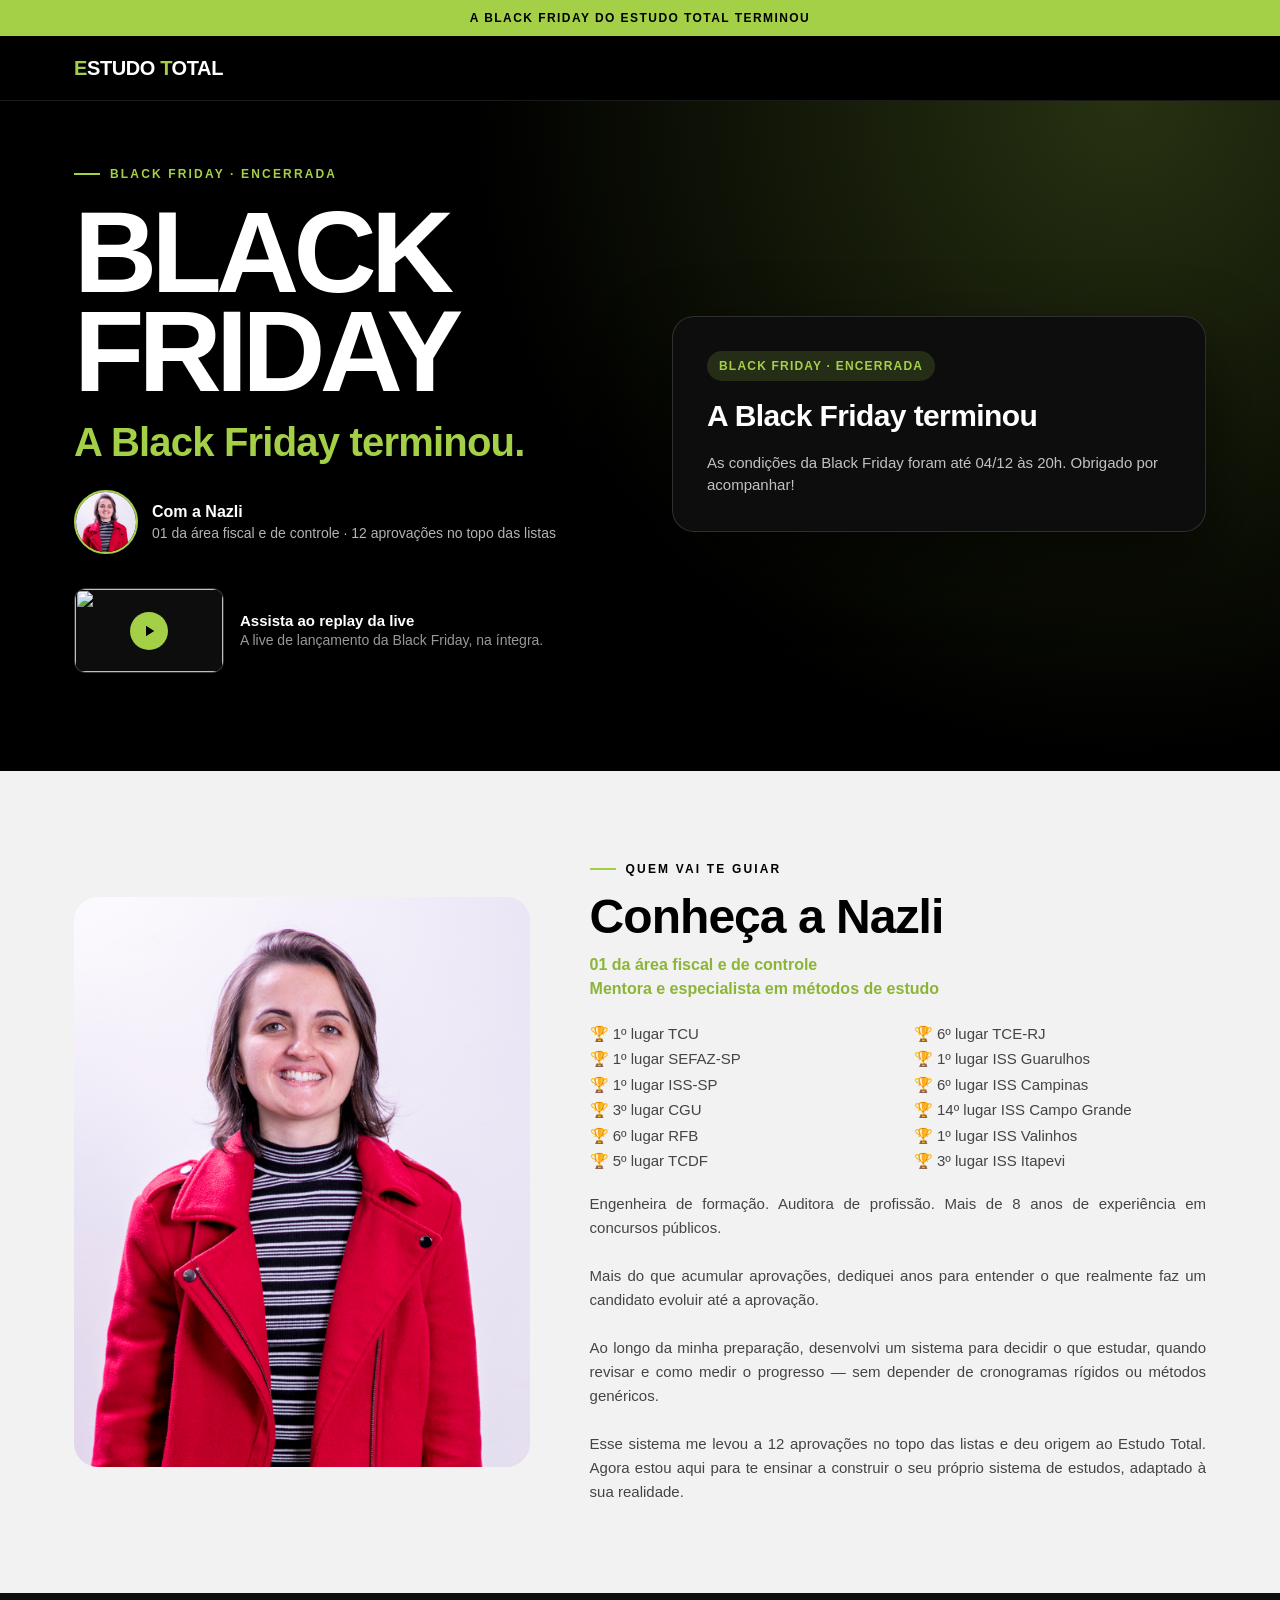
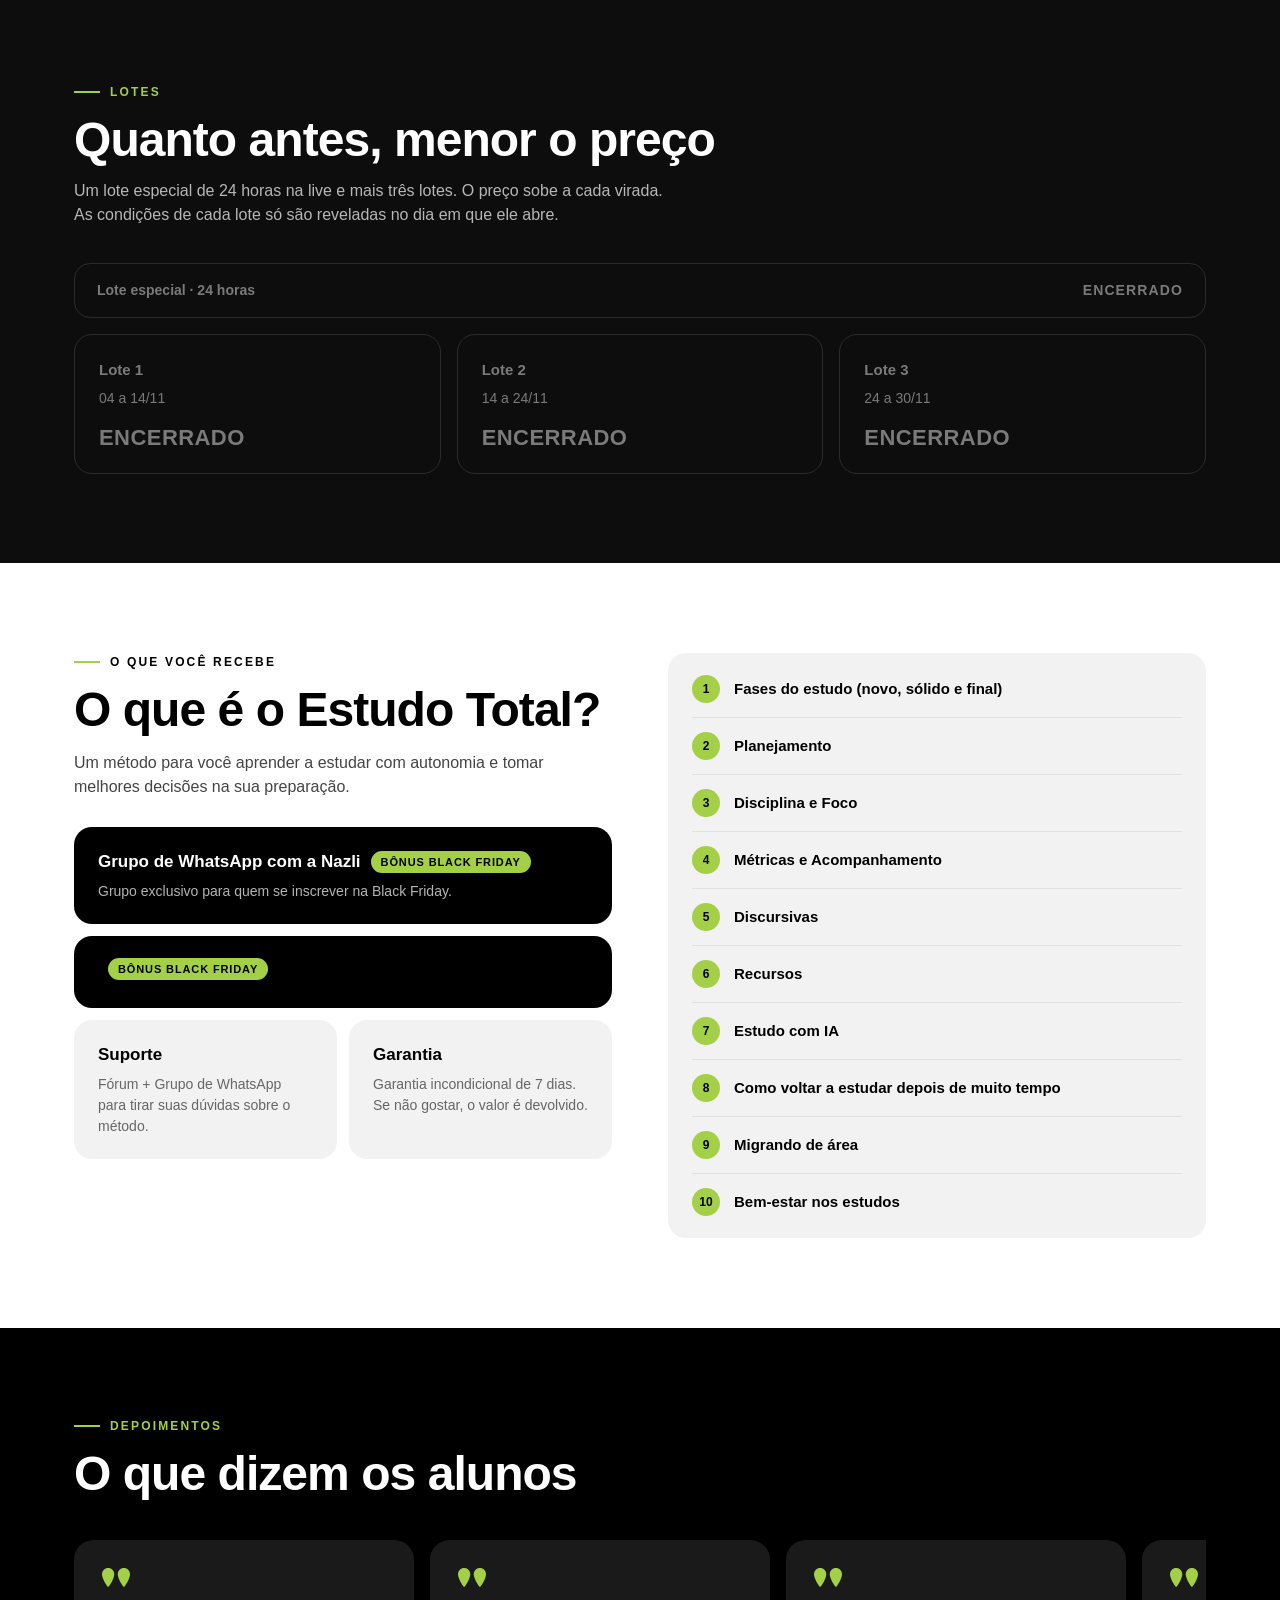
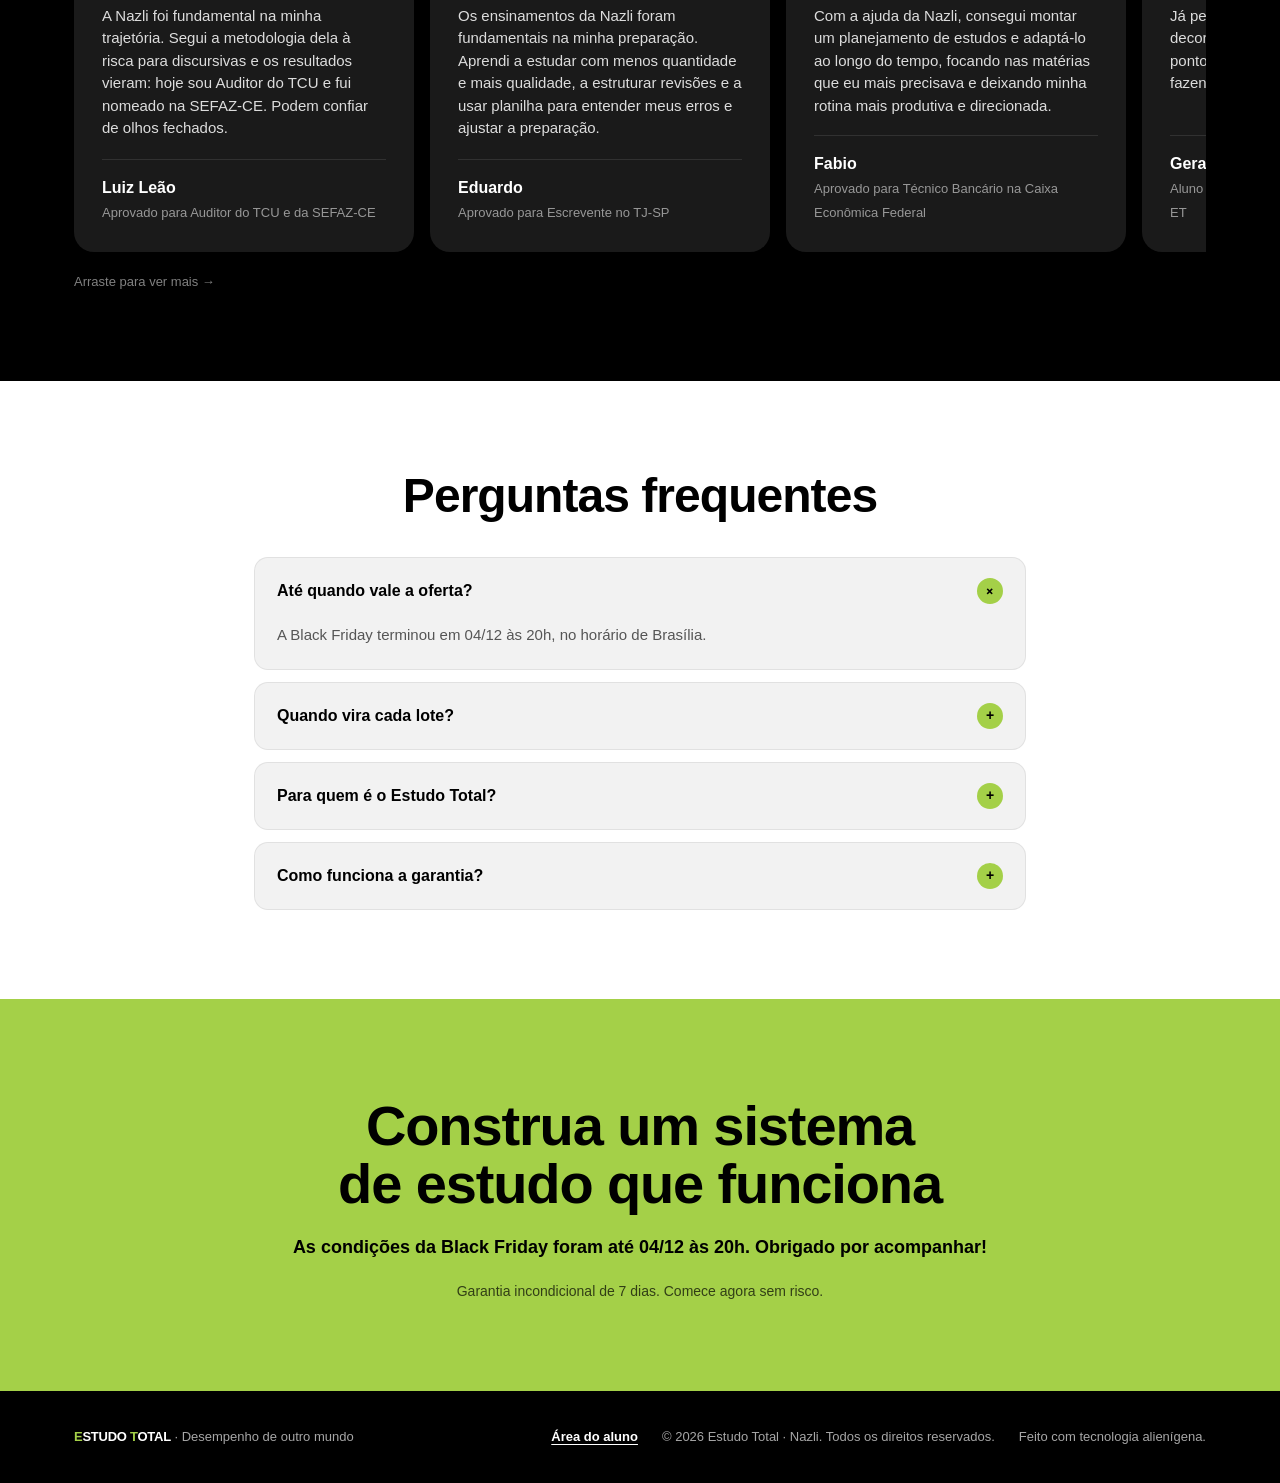
==== index.html @ a424ba75 "Black Friday: especial abre às 19h, seção da Nazli igual ao site, destaque no valor mensal e ajustes" ====
<!DOCTYPE html>
<html lang="pt-BR">
<head>
<meta http-equiv="Content-Security-Policy" content="default-src 'self'; script-src 'self' https://connect.facebook.net; style-src 'self' 'unsafe-inline' https://fonts.googleapis.com; font-src https://fonts.gstatic.com; img-src 'self' data: https://i.ytimg.com https://www.facebook.com; frame-src https://www.youtube.com; connect-src 'self' https://www.facebook.com; base-uri 'self'; form-action 'self'; object-src 'none'">
<!-- Meta Pixel Code -->
<script src="fbpixel.js"></script>
<noscript><img height="1" width="1" style="display:none"
src="https://www.facebook.com/tr?id=1943797192974506&ev=PageView&noscript=1"
/></noscript>
<!-- End Meta Pixel Code -->
<meta charset="UTF-8">
<meta name="viewport" content="width=device-width, initial-scale=1.0">
<title>Black Friday · Estudo Total</title>
<meta name="description" content="Black Friday do Estudo Total, o método de estudo da Nazli para concursos públicos.">
<link rel="icon" type="image/png" href="assets/images/estudototal_favicon.png">
<link rel="canonical" href="https://et.nazlisetton.com.br/">

<meta property="og:type" content="website">
<meta property="og:url" content="https://et.nazlisetton.com.br/">
<meta property="og:site_name" content="Estudo Total">
<meta property="og:title" content="Black Friday · Estudo Total">
<meta property="og:description" content="Black Friday do Estudo Total, o método de estudo da Nazli para concursos públicos.">
<meta property="og:image" content="https://et.nazlisetton.com.br/assets/images/estudototal_landscape.png">
<meta property="og:locale" content="pt_BR">

<meta name="referrer" content="strict-origin-when-cross-origin">

<link rel="preconnect" href="https://fonts.googleapis.com">
<link rel="preconnect" href="https://fonts.gstatic.com" crossorigin>
<link href="https://fonts.googleapis.com/css2?family=Montserrat:wght@400;500;600;700;800;900&display=swap" rel="stylesheet">

<link rel="stylesheet" href="styles.css?v=bf26d">
</head>
<body>

<!-- ===================== TOPO FIXO ===================== -->
<div class="top">
  <div class="strip">
    <span data-bf="stripLabel">Black Friday do Estudo Total</span>
    <span class="strip-cd" data-if="contando" data-cd-txt hidden>00d 00h 00m 00s</span>
  </div>
  <header class="hdr">
    <div class="wrap hdr-in">
      <span class="logo"><span class="g">E</span>studo <span class="g">T</span>otal</span>
      <a class="hdr-cta" data-if="temCta" data-cta data-bf="headerCta" target="_blank" rel="noopener" hidden></a>
    </div>
  </header>
</div>

<!-- ===================== HERO ===================== -->
<section class="hero">
  <div class="wrap hero-in">
    <div class="hero-col">
      <div class="eyebrow eyebrow-green" data-bf="eyebrow"></div>
      <h1 class="hero-h1">Black<br>Friday</h1>

      <div class="hero-off" data-if="vendendo" hidden>
        <span class="hero-pct" data-bf="pctTxt"></span>
        <span class="hero-off-txt">no Estudo Total, o método por trás de 12 aprovações no topo das listas.</span>
      </div>
      <div class="hero-reveal" data-if="!vendendo" data-bf="heroReveal" hidden></div>

      <div class="hero-nazli">
        <img src="assets/images/nazli.jpg" alt="Nazli" class="hero-avatar">
        <div>
          <b>Com a Nazli</b>
          <span>01 da área fiscal e de controle · 12 aprovações no topo das listas</span>
        </div>
      </div>

      <button type="button" class="video-row" id="videoRow">
        <span class="video-thumb">
          <img alt="" id="videoThumb">
          <span class="play"><svg viewBox="0 0 24 24" width="18" height="18" fill="currentColor" aria-hidden="true"><path d="M8 5v14l11-7z"/></svg></span>
        </span>
        <span class="video-txt">
          <b data-bf="videoTitulo"></b>
          <span data-bf="videoSub"></span>
        </span>
      </button>
    </div>

    <!-- cartão de oferta -->
    <div class="offer" id="oferta">
      <!-- oferta aberta -->
      <div class="offer-body" data-if="vendendo" hidden>
        <div class="offer-head">
          <span class="tag" data-bf="loteTag"></span>
          <span class="offer-per" data-bf="lotePer"></span>
        </div>
        <div>
          <div class="offer-from">De <s>R$ <span data-bf="precoCheio"></span></s> por</div>
          <div class="offer-price-row">
            <span class="offer-price" data-bf="precoTxt"></span>
            <span class="pill-green" data-bf="pctTxt"></span>
          </div>
          <div class="offer-parc" data-bf="parcTxt"></div>
          <div class="offer-month">
            <b data-bf="mesTxt"></b>
            <span class="month-sub"><span class="pill-green pill-xs" data-bf="mesPct"></span> <span data-bf="mesSub"></span></span>
          </div>
        </div>
        <div class="checks">
          <div><span class="ck">✓</span><span><b data-bf="acessoTotal"></b> <span data-bf="acessoDet"></span></span></div>
          <div><span class="ck">✓</span><span>Todos os módulos do método e o fórum de dúvidas</span></div>
          <div><span class="ck">✓</span><span><b>Grupo de WhatsApp com a Nazli</b> (bônus Black Friday)</span></div>
          <div><span class="ck">✓</span><span>Garantia incondicional de 7 dias</span></div>
        </div>
        <a class="btn-green" data-cta data-bf="ctaOferta" target="_blank" rel="noopener"></a>
      </div>

      <!-- esquenta -->
      <div class="offer-body offer-wait" data-if="espera" hidden>
        <span class="tag tag-self" data-bf="liveTag"></span>
        <div class="offer-title">Entre no grupo da Black</div>
        <p class="offer-p">No grupo do WhatsApp você recebe o link da live e o acesso ao lote especial assim que a oferta for revelada.</p>
        <a class="btn-green" data-cta target="_blank" rel="noopener">Entrar no grupo do WhatsApp →</a>
      </div>

      <!-- lote encerrado, aguardando o deploy do próximo -->
      <div class="offer-body offer-wait" data-if="loteFechado" hidden>
        <span class="tag tag-self" data-bf="fechadoTag"></span>
        <div class="offer-title" data-bf="fechadoTitulo"></div>
        <p class="offer-p" data-bf="fechadoTexto"></p>
        <button type="button" class="btn-green" data-if="aguardando" data-reload hidden>Atualizar página</button>
      </div>

      <div class="offer-cd" data-if="contando" hidden>
        <div class="cd-label" data-bf="cdLabel"></div>
        <div class="cd cd-dark">
          <div><b data-cd="d">00</b><span>dias</span></div>
          <div><b data-cd="h">00</b><span>horas</span></div>
          <div><b data-cd="m">00</b><span>min</span></div>
          <div><b data-cd="s">00</b><span>seg</span></div>
        </div>
      </div>
    </div>
  </div>
</section>

<!-- ===================== CONHEÇA A NAZLI ===================== -->
<section class="sec sec-gray">
  <div class="wrap mentor-grid">
    <div class="portrait"><img src="assets/images/nazli.jpg" alt="Nazli" loading="lazy"></div>
    <div>
      <div class="eyebrow">Quem vai te guiar</div>
      <h2 class="h2">Conheça a Nazli</h2>
      <div class="mentor-sub">01 da área fiscal e de controle<br>Mentora e especialista em métodos de estudo</div>
      <p class="awards">🏆 1º lugar TCU<br>🏆 1º lugar SEFAZ-SP<br>🏆 1º lugar ISS-SP<br>🏆 3º lugar CGU<br>🏆 6º lugar RFB<br>🏆 5º lugar TCDF<br>🏆 6º lugar TCE-RJ<br>🏆 1º lugar ISS Guarulhos<br>🏆 6º lugar ISS Campinas<br>🏆 14º lugar ISS Campo Grande<br>🏆 1º lugar ISS Valinhos<br>🏆 3º lugar ISS Itapevi</p>
      <p class="bio">Engenheira de formação. Auditora de profissão. Mais de 8 anos de experiência em concursos públicos.<br><br>Mais do que acumular aprovações, dediquei anos para entender o que realmente faz um candidato evoluir até a aprovação.<br><br>Ao longo da minha preparação, desenvolvi um sistema para decidir o que estudar, quando revisar e como medir o progresso — sem depender de cronogramas rígidos ou métodos genéricos.<br><br>Esse sistema me levou a 12 aprovações no topo das listas e deu origem ao Estudo Total. Agora estou aqui para te ensinar a construir o seu próprio sistema de estudos, adaptado à sua realidade.</p>
    </div>
  </div>
</section>

<!-- ===================== LOTES ===================== -->
<section class="sec sec-ink">
  <div class="wrap">
    <div class="eyebrow eyebrow-green">Lotes</div>
    <h2 class="h2">Quanto antes, menor o preço</h2>
    <p class="lead">Um lote especial de 24 horas na live e mais três lotes. O preço sobe a cada virada. As condições de cada lote só são reveladas no dia em que ele abre.</p>

    <div class="esp-wrap">
      <!-- especial acontecendo -->
      <div class="esp esp-now" data-if="espAtual" hidden>
        <div>
          <div class="esp-head"><b>Lote especial · 24 horas</b><span class="pill-black">Agora</span></div>
          <div class="esp-price-row"><span class="esp-price" data-bf="precoTxt"></span><span class="pill-black pill-lg" data-bf="pctTxt"></span></div>
          <div class="esp-parc"><span data-bf="parcTxt"></span> · <span data-bf="bonusCurto"></span> · menor valor da Black Friday</div>
        </div>
        <div>
          <div class="esp-cd-label">Termina em</div>
          <div class="cd cd-black">
            <div><b data-cd="d">00</b><span>dias</span></div>
            <div><b data-cd="h">00</b><span>horas</span></div>
            <div><b data-cd="m">00</b><span>min</span></div>
            <div><b data-cd="s">00</b><span>seg</span></div>
          </div>
        </div>
      </div>
      <!-- especial ainda vai abrir -->
      <div class="esp esp-soon" data-if="espFuturo" hidden>
        <div class="lock lock-64"><svg viewBox="0 0 24 24" width="30" height="30" fill="none" stroke="currentColor" stroke-width="2" stroke-linecap="round" stroke-linejoin="round" aria-hidden="true"><rect x="4" y="11" width="16" height="10" rx="2"/><path d="M8 11V7a4 4 0 0 1 8 0v4"/></svg></div>
        <div class="esp-soon-txt">
          <b>Lote especial · 24 horas</b>
          <div class="esp-soon-title">A condição mais baixa da Black Friday</div>
          <div class="esp-soon-sub" data-bf="espAbre"></div>
        </div>
      </div>
      <!-- especial encerrado -->
      <div class="esp-done" data-if="espPassado" hidden><b>Lote especial · 24 horas</b><span>Encerrado</span></div>
    </div>

    <div class="lotes" id="lotes"></div>
  </div>
</section>

<!-- ===================== O QUE VOCÊ RECEBE ===================== -->
<section class="sec sec-white">
  <div class="wrap two-col">
    <div>
      <div class="eyebrow">O que você recebe</div>
      <h2 class="h2">O que é o Estudo Total?</h2>
      <p class="desc">Um método para você aprender a estudar com autonomia e tomar melhores decisões na sua preparação.</p>

      <div class="bonus-list">
        <div class="bonus" data-if="aberta" hidden>
          <div class="bonus-head"><b>Grupo de WhatsApp com a Nazli</b><span class="pill-green pill-sm">Bônus Black Friday</span></div>
          <div class="bonus-txt">Grupo exclusivo para quem se inscrever na Black Friday.</div>
        </div>
        <div class="bonus" data-if="aberta" hidden>
          <div class="bonus-head"><b data-bf="bonusMesesTit"></b><span class="pill-green pill-sm">Bônus Black Friday</span></div>
          <div class="bonus-txt" data-bf="bonusMesesTxt"></div>
        </div>
        <div class="bonus bonus-locked" data-if="espera" hidden>
          <div class="lock lock-44"><svg viewBox="0 0 24 24" width="22" height="22" fill="none" stroke="currentColor" stroke-width="2" stroke-linecap="round" stroke-linejoin="round" aria-hidden="true"><rect x="4" y="11" width="16" height="10" rx="2"/><path d="M8 11V7a4 4 0 0 1 8 0v4"/></svg></div>
          <div><b>Bônus Black Friday</b><div class="bonus-txt" data-bf="bonusRevela"></div></div>
        </div>
        <div class="support">
          <div><b>Suporte</b><div data-bf="suporteTxt">Fórum para tirar suas dúvidas sobre o método.</div></div>
          <div><b>Garantia</b><div>Garantia incondicional de 7 dias. Se não gostar, o valor é devolvido.</div></div>
        </div>
      </div>
    </div>

    <ol class="modules">
      <li><span>1</span><b>Fases do estudo (novo, sólido e final)</b></li>
      <li><span>2</span><b>Planejamento</b></li>
      <li><span>3</span><b>Disciplina e Foco</b></li>
      <li><span>4</span><b>Métricas e Acompanhamento</b></li>
      <li><span>5</span><b>Discursivas</b></li>
      <li><span>6</span><b>Recursos</b></li>
      <li><span>7</span><b>Estudo com IA</b></li>
      <li><span>8</span><b>Como voltar a estudar depois de muito tempo</b></li>
      <li><span>9</span><b>Migrando de área</b></li>
      <li><span>10</span><b>Bem-estar nos estudos</b></li>
    </ol>
  </div>
</section>

<!-- ===================== DEPOIMENTOS ===================== -->
<section class="sec sec-black">
  <div class="wrap">
    <div class="eyebrow eyebrow-green">Depoimentos</div>
    <h2 class="h2">O que dizem os alunos</h2>
    <div class="quotes">
      <figure class="quote">
        <svg viewBox="0 0 32 22" width="28" fill="currentColor" aria-hidden="true"><path d="M7 0C10.87 0 14 3.13 14 7 14 13 7 22 7 22 7 22 0 13 0 7 0 3.13 3.13 0 7 0Z"/><path d="M25 0C28.87 0 32 3.13 32 7 32 13 25 22 25 22 25 22 18 13 18 7 18 3.13 21.13 0 25 0Z"/></svg>
        <blockquote>A Nazli foi fundamental na minha trajetória. Segui a metodologia dela à risca para discursivas e os resultados vieram: hoje sou Auditor do TCU e fui nomeado na SEFAZ-CE. Podem confiar de olhos fechados.</blockquote>
        <figcaption><b>Luiz Leão</b><span>Aprovado para Auditor do TCU e da SEFAZ-CE</span></figcaption>
      </figure>
      <figure class="quote">
        <svg viewBox="0 0 32 22" width="28" fill="currentColor" aria-hidden="true"><path d="M7 0C10.87 0 14 3.13 14 7 14 13 7 22 7 22 7 22 0 13 0 7 0 3.13 3.13 0 7 0Z"/><path d="M25 0C28.87 0 32 3.13 32 7 32 13 25 22 25 22 25 22 18 13 18 7 18 3.13 21.13 0 25 0Z"/></svg>
        <blockquote>Os ensinamentos da Nazli foram fundamentais na minha preparação. Aprendi a estudar com menos quantidade e mais qualidade, a estruturar revisões e a usar planilha para entender meus erros e ajustar a preparação.</blockquote>
        <figcaption><b>Eduardo</b><span>Aprovado para Escrevente no TJ-SP</span></figcaption>
      </figure>
      <figure class="quote">
        <svg viewBox="0 0 32 22" width="28" fill="currentColor" aria-hidden="true"><path d="M7 0C10.87 0 14 3.13 14 7 14 13 7 22 7 22 7 22 0 13 0 7 0 3.13 3.13 0 7 0Z"/><path d="M25 0C28.87 0 32 3.13 32 7 32 13 25 22 25 22 25 22 18 13 18 7 18 3.13 21.13 0 25 0Z"/></svg>
        <blockquote>Com a ajuda da Nazli, consegui montar um planejamento de estudos e adaptá-lo ao longo do tempo, focando nas matérias que eu mais precisava e deixando minha rotina mais produtiva e direcionada.</blockquote>
        <figcaption><b>Fabio</b><span>Aprovado para Técnico Bancário na Caixa Econômica Federal</span></figcaption>
      </figure>
      <figure class="quote">
        <svg viewBox="0 0 32 22" width="28" fill="currentColor" aria-hidden="true"><path d="M7 0C10.87 0 14 3.13 14 7 14 13 7 22 7 22 7 22 0 13 0 7 0 3.13 3.13 0 7 0Z"/><path d="M25 0C28.87 0 32 3.13 32 7 32 13 25 22 25 22 25 22 18 13 18 7 18 3.13 21.13 0 25 0Z"/></svg>
        <blockquote>Já percebi uma melhora significativa em decorrência do ET!! Consegui uns 10 pontos acima da média que vinha fazendo.</blockquote>
        <figcaption><b>Geraldo Rodeiguez</b><span>Aluno da Turma 0, com menos de 2 meses de ET</span></figcaption>
      </figure>
      <figure class="quote">
        <svg viewBox="0 0 32 22" width="28" fill="currentColor" aria-hidden="true"><path d="M7 0C10.87 0 14 3.13 14 7 14 13 7 22 7 22 7 22 0 13 0 7 0 3.13 3.13 0 7 0Z"/><path d="M25 0C28.87 0 32 3.13 32 7 32 13 25 22 25 22 25 22 18 13 18 7 18 3.13 21.13 0 25 0Z"/></svg>
        <blockquote>Esse curso ET está sendo o divisor de águas pra mim. Agora estou estudando com direção e sabendo o passo a passo. Muito obrigado, Nazli.</blockquote>
        <figcaption><b>José Emerson</b><span>Aluno da Turma 0</span></figcaption>
      </figure>
    </div>
    <div class="drag-hint">Arraste para ver mais →</div>
  </div>
</section>

<!-- ===================== FAQ ===================== -->
<section class="sec sec-white">
  <div class="wrap wrap-narrow">
    <h2 class="h2 h2-center">Perguntas frequentes</h2>
    <div class="faq">
      <details open>
        <summary><span data-bf="faq1Q"></span><i>+</i></summary>
        <div data-bf="faq1A"></div>
      </details>
      <details>
        <summary>Quando vira cada lote?<i>+</i></summary>
        <div>O lote especial abre junto com a live, em 03/11 às 19h, e vai até 04/11 às 20h. Depois vêm o Lote 1 (a partir de 04/11), o Lote 2 (a partir de 14/11) e o Lote 3 (a partir de 24/11), sempre às 20h, no horário de Brasília. As condições de cada lote só são reveladas no dia em que ele abre, e o preço sobe a cada virada.</div>
      </details>
      <details>
        <summary>Para quem é o Estudo Total?<i>+</i></summary>
        <div>Para qualquer pessoa que esteja estudando para concursos públicos, do iniciante absoluto a quem já estuda, mas não alcança os resultados desejados.<br><br>O Estudo Total NÃO é para quem sente que está no caminho certo e que conseguirá atingir a aprovação desejada mantendo seus estudos atual. Nesse caso, continue o que está fazendo.</div>
      </details>
      <details>
        <summary>Como funciona a garantia?<i>+</i></summary>
        <div>Você tem 7 dias para testar o Estudo Total. Se não gostar, o valor integral é devolvido sem burocracia. Basta solicitar seu reembolso <a href="https://refund.hotmart.com/" target="_blank" rel="noopener">neste link</a>.</div>
      </details>
    </div>
  </div>
</section>

<!-- ===================== CTA FINAL ===================== -->
<section class="final">
  <div class="wrap wrap-narrow final-in">
    <div class="final-label" data-if="contando" data-bf="cdLabel" hidden></div>
    <div class="cd cd-final" data-if="contando" hidden>
      <div><b data-cd="d">00</b><span>dias</span></div>
      <div><b data-cd="h">00</b><span>horas</span></div>
      <div><b data-cd="m">00</b><span>min</span></div>
      <div><b data-cd="s">00</b><span>seg</span></div>
    </div>
    <h2 class="final-h2">Construa um sistema de estudo que funciona</h2>
    <div class="final-line" data-bf="ctaFinalLinha"></div>
    <a class="btn-black" data-if="temCta" data-cta data-bf="ctaFinal" target="_blank" rel="noopener" hidden></a>
    <button type="button" class="btn-black" data-if="aguardando" data-reload hidden>Atualizar página</button>
    <div class="final-note">Garantia incondicional de 7 dias. Comece agora sem risco.</div>
  </div>
</section>

<footer class="foot">
  <div class="wrap foot-in">
    <span><b class="logo logo-sm"><span class="g">E</span>studo <span class="g">T</span>otal</b> · Desempenho de outro mundo</span>
    <span class="foot-links"><a href="https://www.nazlisetton.com.br/login" target="_blank" rel="noopener">Área do aluno</a><span>© <span id="year">2026</span> Estudo Total · Nazli. Todos os direitos reservados.</span><span>Feito com tecnologia alienígena.</span></span>
  </div>
</footer>

<!-- barra fixa (mobile) -->
<div class="mbar">
  <div class="mbar-txt">
    <b data-bf="barTop"></b>
    <span data-bf="barSub"></span>
  </div>
  <a class="mbar-cta" data-if="temCta" data-cta data-bf="barCta" target="_blank" rel="noopener" hidden></a>
  <button type="button" class="mbar-cta" data-if="aguardando" data-reload hidden>Atualizar</button>
</div>

<!-- modal do vídeo -->
<div class="modal" id="videoModal" aria-hidden="true" role="dialog" aria-modal="true" aria-labelledby="videoModalTitle">
  <div class="modal-box">
    <div class="modal-head">
      <b id="videoModalTitle" data-bf="videoTitulo"></b>
      <button type="button" class="modal-x" data-modal-close aria-label="Fechar vídeo">✕</button>
    </div>
    <div class="modal-frame" id="videoFrame"></div>
  </div>
</div>

<script src="content.js?v=bf26d"></script>
<script src="app.js?v=bf26d"></script>
</body>
</html>
---- styles.css ----
:root{
    --green:#A4D048;
    --green-deep:#8bb536;
    --black:#000000;
    --ink:#0d0d0d;
    --ink-soft:#1a1a1a;
    --gray:#F2F2F2;
    --white:#ffffff;
    --maxw:1180px;
    --font:"Montserrat", sans-serif;
    --sec-pad:clamp(56px,7vw,96px);
  }

  *{box-sizing:border-box;margin:0;padding:0}
  html{scroll-behavior:smooth;-webkit-text-size-adjust:100%}
  [id]{scroll-margin-top:120px}
  [hidden]{display:none !important}
  body{
    font-family:var(--font);
    background:var(--black);
    color:var(--white);
    line-height:1.5;
    overflow-x:hidden;
    -webkit-font-smoothing:antialiased;
  }
  body.modal-open{overflow:hidden}
  a{color:inherit;text-decoration:none}
  img{max-width:100%;display:block}
  button{font-family:inherit;cursor:pointer;border:none;background:none;color:inherit}

  .wrap{max-width:var(--maxw);margin:0 auto;padding:0 24px}
  .wrap-narrow{max-width:820px}
  .g{color:var(--green)}

  /* ---------- tipografia comum ---------- */
  .eyebrow{
    display:flex;align-items:center;gap:10px;
    font-weight:700;font-size:12px;letter-spacing:.18em;text-transform:uppercase;
  }
  .eyebrow::before{content:"";width:26px;height:2px;background:var(--green);flex:none}
  .eyebrow-green{color:var(--green)}
  .h2{margin-top:14px;font-weight:800;font-size:clamp(30px,4.2vw,48px);line-height:1.05;letter-spacing:-.02em}
  .h2-center{margin:0 0 36px;text-align:center}

  /* ---------- pílulas e selos ---------- */
  .tag{
    background:rgba(164,208,72,.16);color:var(--green);
    font-weight:800;font-size:12px;letter-spacing:.1em;text-transform:uppercase;
    padding:6px 12px;border-radius:100px;
  }
  .tag-self{align-self:flex-start}
  .pill-green,.pill-black{font-weight:900;border-radius:100px;white-space:nowrap}
  .pill-green{background:var(--green);color:var(--black);font-size:20px;padding:6px 14px}
  .pill-black{background:var(--black);color:var(--green);font-size:11px;font-weight:800;letter-spacing:.1em;text-transform:uppercase;padding:4px 10px}
  .pill-lg{font-size:18px;font-weight:900;letter-spacing:0;text-transform:none;padding:6px 14px}
  .pill-sm{font-size:11px;font-weight:800;letter-spacing:.08em;text-transform:uppercase;padding:3px 10px}

  /* ---------- botões ---------- */
  .btn-green{
    display:flex;justify-content:center;width:100%;
    background:var(--green);color:var(--black);
    font-weight:800;font-size:17px;padding:18px 24px;border-radius:100px;text-align:center;
    transition:background .18s ease;
  }
  .btn-green:hover{background:var(--green-deep)}
  .btn-black{
    background:var(--black);color:var(--white);
    font-weight:800;font-size:17px;padding:19px 36px;border-radius:100px;margin-top:6px;
    transition:color .18s ease;
  }
  .btn-black:hover{color:var(--green)}

  /* ---------- contagem ---------- */
  .cd{display:grid;grid-template-columns:repeat(4,minmax(0,1fr));gap:8px}
  .cd > div{border-radius:12px;padding:14px 6px;text-align:center}
  .cd b{display:block;font-weight:800;font-size:32px;line-height:1;font-variant-numeric:tabular-nums}
  .cd span{display:block;font-size:11px;margin-top:6px;text-transform:uppercase;letter-spacing:.08em}
  .cd-dark > div{background:var(--ink-soft)}
  .cd-dark span{color:rgba(255,255,255,.55)}
  .cd-black > div,.cd-final > div{background:var(--black);color:var(--white);padding:12px 4px}
  .cd-black b{font-size:28px}
  .cd-black span,.cd-final span{font-size:10px;color:rgba(255,255,255,.6)}
  .cd-final{display:flex;gap:8px}
  .cd-final > div{min-width:64px}
  .cd-final b{font-size:26px}
  .cd-label{font-size:13px;font-weight:800;letter-spacing:.12em;text-transform:uppercase;color:var(--green);margin-bottom:12px}

  /* ---------- cadeado ---------- */
  .lock{flex:none;border-radius:50%;display:grid;place-items:center;color:var(--green)}
  .lock-64{width:64px;height:64px;background:rgba(164,208,72,.14)}
  .lock-56{width:56px;height:56px;background:rgba(164,208,72,.12);margin-top:8px}
  .lock-44{width:44px;height:44px;background:rgba(164,208,72,.14)}

  /* ===================== TOPO ===================== */
  .top{position:sticky;top:0;z-index:30}
  .strip{
    background:var(--green);color:var(--black);
    display:flex;flex-wrap:wrap;justify-content:center;align-items:center;gap:6px 14px;
    padding:9px 20px;font-size:12px;font-weight:800;letter-spacing:.12em;text-transform:uppercase;text-align:center;
  }
  .strip-cd{
    font-variant-numeric:tabular-nums;letter-spacing:.04em;
    background:var(--black);color:var(--green);padding:3px 10px;border-radius:100px;white-space:nowrap;
  }
  .hdr{background:rgba(0,0,0,.92);border-bottom:1px solid rgba(255,255,255,.1)}
  .hdr-in{height:64px;display:flex;align-items:center;justify-content:space-between;gap:16px}
  .logo{font-weight:800;font-size:20px;letter-spacing:-.02em;text-transform:uppercase;white-space:nowrap}
  .logo-sm{font-size:inherit;color:var(--white)}
  .hdr-cta{
    background:var(--green);color:var(--black);font-weight:700;font-size:14px;
    padding:10px 20px;border-radius:100px;white-space:nowrap;transition:background .18s ease;
  }
  .hdr-cta:hover{background:var(--green-deep)}

  /* ===================== HERO ===================== */
  .hero{position:relative;overflow:hidden}
  .hero::before{
    content:"";position:absolute;inset:0;pointer-events:none;
    background:radial-gradient(circle at 88% 0%, rgba(164,208,72,.24), transparent 50%);
  }
  .hero-in{
    position:relative;
    padding-top:clamp(36px,5vw,64px);padding-bottom:clamp(56px,7vw,88px);
    display:grid;grid-template-columns:repeat(auto-fit,minmax(min(100%,460px),1fr));
    gap:clamp(32px,5vw,64px);align-items:center;
  }
  .hero-col{display:flex;flex-direction:column;gap:20px;min-width:0}
  .hero-h1{font-weight:900;font-size:clamp(58px,9vw,116px);line-height:.86;letter-spacing:-.05em;text-transform:uppercase}
  .hero-off{display:flex;flex-wrap:wrap;align-items:center;gap:10px 18px}
  .hero-pct{font-weight:900;font-size:clamp(48px,6.4vw,84px);line-height:1;letter-spacing:-.04em;color:var(--green);white-space:nowrap}
  .hero-off-txt{font-weight:600;font-size:16px;line-height:1.45;color:rgba(255,255,255,.82);max-width:280px;text-wrap:pretty}
  .hero-reveal{font-weight:900;font-size:clamp(28px,3.4vw,40px);line-height:1.08;letter-spacing:-.02em;color:var(--green);text-wrap:balance;max-width:520px}

  .hero-nazli{display:flex;align-items:center;gap:14px;margin-top:6px;line-height:1.35}
  .hero-avatar{width:64px;height:64px;flex:none;border-radius:50%;border:2px solid var(--green);object-fit:cover;object-position:center 20%}
  .hero-nazli b{display:block;font-size:16px}
  .hero-nazli span{font-size:14px;color:rgba(255,255,255,.7)}

  .video-row{
    display:flex;align-items:center;gap:16px;text-align:left;
    margin-top:4px;padding:10px;margin-left:-10px;border-radius:16px;max-width:520px;
    transition:background .18s ease;
  }
  .video-row:hover{background:rgba(255,255,255,.06)}
  .video-thumb{
    position:relative;width:150px;aspect-ratio:16/9;border-radius:12px;overflow:hidden;flex:none;
    border:1px solid rgba(255,255,255,.16);background:var(--ink);
  }
  .video-thumb img{width:100%;height:100%;object-fit:cover}
  .play{
    position:absolute;top:50%;left:50%;transform:translate(-50%,-50%);
    width:38px;height:38px;border-radius:50%;background:var(--green);color:var(--black);
    display:grid;place-items:center;
  }
  .video-txt{line-height:1.4}
  .video-txt b{display:block;font-weight:700;font-size:15px}
  .video-txt span{display:block;font-size:14px;color:rgba(255,255,255,.6)}

  /* ---------- cartão de oferta ---------- */
  .offer{
    background:var(--ink);border:1px solid rgba(255,255,255,.14);border-radius:22px;
    padding:clamp(22px,3vw,34px);display:flex;flex-direction:column;gap:22px;
    box-shadow:0 30px 70px rgba(0,0,0,.55);min-width:0;
  }
  .offer-body{display:flex;flex-direction:column;gap:22px}
  .offer-wait{gap:18px}
  .offer-head{display:flex;justify-content:space-between;align-items:center;gap:12px}
  .offer-per{font-size:13px;color:rgba(255,255,255,.6)}
  .offer-from{color:rgba(255,255,255,.6);font-size:15px}
  .offer-price-row{display:flex;align-items:center;gap:14px;flex-wrap:wrap;margin-top:4px}
  .offer-price{font-weight:900;font-size:clamp(52px,6vw,76px);line-height:1;letter-spacing:-.04em;white-space:nowrap}
  .offer-parc{color:rgba(255,255,255,.75);font-size:15px;margin-top:8px}
  .offer-month{
    display:flex;flex-wrap:wrap;align-items:center;gap:8px 12px;margin-top:14px;padding:12px 14px;border-radius:12px;
    background:rgba(164,208,72,.1);border:1px solid rgba(164,208,72,.3);
  }
  .offer-month b{font-weight:800;font-size:15px;color:var(--green);white-space:nowrap}
  .month-sub{font-size:13px;color:rgba(255,255,255,.75)}
  .pill-xs{font-size:12px;font-weight:800;padding:3px 9px;margin-right:2px}
  .checks{display:flex;flex-direction:column;gap:10px;font-size:15px;line-height:1.4}
  .checks > div{display:flex;gap:10px;align-items:flex-start}
  .ck{
    flex:none;display:grid;place-items:center;width:22px;height:22px;border-radius:50%;
    background:var(--green);color:var(--black);font-weight:800;font-size:11px;
  }
  .offer-title{font-weight:800;font-size:clamp(24px,2.6vw,30px);line-height:1.15;letter-spacing:-.02em}
  .offer-p{font-size:15px;color:rgba(255,255,255,.75)}
  .offer-cd{border-top:1px solid rgba(255,255,255,.1);padding-top:20px}

  /* ===================== SEÇÕES ===================== */
  .sec{padding:var(--sec-pad) 0}
  .sec-gray{background:var(--gray);color:var(--black)}
  .sec-ink{background:var(--ink)}
  .sec-white{background:var(--white);color:var(--black)}
  .sec-black{background:var(--black)}
  .two-col{
    display:grid;grid-template-columns:repeat(auto-fit,minmax(min(100%,380px),1fr));
    gap:clamp(32px,5vw,56px);align-items:start;
  }
  .two-col.center{align-items:center;gap:clamp(36px,5vw,56px)}

  /* ---------- Nazli ---------- */
  .mentor-grid{display:grid;grid-template-columns:.85fr 1.15fr;gap:60px;align-items:center}
  .portrait{aspect-ratio:4/5;width:100%;border-radius:24px;overflow:hidden;background:linear-gradient(160deg,#cfe49a,#A4D048)}
  .portrait img{width:100%;height:100%;object-fit:cover}
  .mentor-sub{color:var(--green-deep);font-weight:700;margin:10px 0 20px;font-size:16px}
  .awards{column-count:2;column-gap:32px;color:#444444;margin:0 0 18px;font-size:15px;line-height:1.7}
  .bio{color:#444444;font-size:15px;line-height:1.6;text-align:justify}

  /* ---------- Lotes ---------- */
  .lead{margin-top:14px;color:rgba(255,255,255,.7);font-size:16px;max-width:600px;text-wrap:pretty}
  .esp-wrap{margin-top:36px}
  .esp{border-radius:22px;padding:clamp(24px,3vw,36px)}
  .esp-now{
    background:var(--green);color:var(--black);
    display:grid;grid-template-columns:repeat(auto-fit,minmax(min(100%,300px),1fr));gap:24px;align-items:center;
  }
  .esp-head{display:flex;gap:10px;align-items:center;flex-wrap:wrap}
  .esp-head b{font-size:13px;letter-spacing:.14em;text-transform:uppercase}
  .esp-price-row{display:flex;align-items:center;gap:14px;flex-wrap:wrap;margin-top:12px}
  .esp-price{font-weight:900;font-size:clamp(44px,5.6vw,64px);line-height:1;letter-spacing:-.04em;white-space:nowrap}
  .esp-parc{font-size:15px;margin-top:8px}
  .esp-cd-label{font-size:12px;font-weight:800;letter-spacing:.12em;text-transform:uppercase;margin-bottom:10px}
  .esp-soon{
    border:1.5px solid var(--green);background:rgba(164,208,72,.06);
    display:flex;flex-wrap:wrap;gap:20px;align-items:center;
  }
  .esp-soon-txt{flex:1 1 280px}
  .esp-soon-txt > b{display:block;font-size:13px;letter-spacing:.14em;text-transform:uppercase;color:var(--green)}
  .esp-soon-title{font-weight:800;font-size:clamp(22px,2.6vw,30px);line-height:1.15;margin-top:6px}
  .esp-soon-sub{font-size:15px;color:rgba(255,255,255,.7);margin-top:6px}
  .esp-done{
    border:1px solid rgba(255,255,255,.12);border-radius:16px;padding:16px 22px;
    display:flex;justify-content:space-between;gap:12px;flex-wrap:wrap;color:rgba(255,255,255,.45);font-size:14px;
  }
  .esp-done span{font-weight:800;text-transform:uppercase;letter-spacing:.08em}

  .lotes{display:grid;grid-template-columns:repeat(auto-fit,minmax(min(100%,240px),1fr));gap:16px;margin-top:16px}
  .lote{border-radius:18px;padding:24px;display:flex;flex-direction:column;gap:6px}
  .lote-head{display:flex;justify-content:space-between;align-items:center;gap:8px}
  .lote-head b{font-size:15px}
  .lote-per{font-size:14px}
  .lote-now{background:var(--green);color:var(--black)}
  .lote-price{font-weight:900;font-size:40px;line-height:1;letter-spacing:-.03em;margin-top:10px;white-space:nowrap}
  .lote-parc{font-size:14px}
  .lote-done{border:1px solid rgba(255,255,255,.12);color:rgba(255,255,255,.45)}
  .lote-closed{font-weight:800;font-size:22px;line-height:1;letter-spacing:.02em;margin-top:12px;text-transform:uppercase}
  .lote-soon{border:1.5px dashed rgba(255,255,255,.22)}
  .lote-soon .lote-per{color:rgba(255,255,255,.6)}
  .lote-badge{font-size:11px;font-weight:800;letter-spacing:.1em;text-transform:uppercase;color:rgba(255,255,255,.6)}
  .lote-open{font-size:14px;color:var(--green);font-weight:700;margin-top:4px}

  /* ---------- O que você recebe ---------- */
  .desc{margin-top:16px;color:#444444;font-size:16px;text-wrap:pretty}
  .bonus-list{display:flex;flex-direction:column;gap:12px;margin-top:28px}
  .bonus{background:var(--black);color:var(--white);border-radius:18px;padding:22px 24px}
  .bonus-head{display:flex;align-items:center;gap:10px;flex-wrap:wrap}
  .bonus b{font-size:17px}
  .bonus-txt{font-size:14px;color:rgba(255,255,255,.7);margin-top:6px}
  .bonus-locked{display:flex;gap:16px;align-items:center}
  .bonus-locked .bonus-txt{margin-top:2px}
  .support{display:grid;grid-template-columns:repeat(auto-fit,minmax(min(100%,200px),1fr));gap:12px}
  .support > div{background:var(--gray);border-radius:18px;padding:22px 24px}
  .support b{font-size:17px}
  .support b + div{font-size:14px;color:#666666;margin-top:6px}

  .modules{list-style:none;background:var(--gray);border-radius:18px;padding:8px 24px}
  .modules li{display:flex;gap:14px;align-items:center;padding:14px 0;border-bottom:1px solid rgba(0,0,0,.07)}
  .modules li:last-child{border-bottom:none}
  .modules span{
    flex:none;display:grid;place-items:center;width:28px;height:28px;border-radius:50%;
    background:var(--green);font-weight:800;font-size:12px;
  }
  .modules b{font-size:15px}

  /* ---------- Depoimentos ---------- */
  .quotes{
    display:flex;gap:16px;margin-top:40px;padding-bottom:12px;
    overflow-x:auto;scroll-snap-type:x mandatory;-webkit-overflow-scrolling:touch;
  }
  .quote{
    flex:0 0 min(84%,340px);scroll-snap-align:start;
    background:var(--ink-soft);border-radius:20px;padding:28px;
    display:flex;flex-direction:column;gap:18px;color:var(--green);
  }
  .quote blockquote{font-size:15px;color:rgba(255,255,255,.85);flex:1}
  .quote figcaption{border-top:1px solid rgba(255,255,255,.1);padding-top:16px;color:var(--white)}
  .quote figcaption b{display:block}
  .quote figcaption span{font-size:13px;color:rgba(255,255,255,.55)}
  .drag-hint{font-size:13px;color:rgba(255,255,255,.5);margin-top:8px}

  /* ---------- FAQ ---------- */
  .faq{display:flex;flex-direction:column;gap:12px}
  .faq details{background:var(--gray);border-radius:14px;border:1px solid rgba(0,0,0,.07)}
  .faq summary{
    list-style:none;cursor:pointer;padding:20px 22px;font-weight:700;font-size:16px;
    display:flex;justify-content:space-between;gap:16px;align-items:center;
  }
  .faq summary::-webkit-details-marker{display:none}
  .faq summary i{
    font-style:normal;flex:none;width:26px;height:26px;border-radius:50%;
    background:var(--green);display:grid;place-items:center;font-size:14px;transition:transform .2s ease;
  }
  .faq details[open] summary i{transform:rotate(45deg)}
  .faq details > div{padding:0 22px 22px;color:#555555;font-size:15px}
  .faq a{color:var(--black);font-weight:700;text-decoration:underline}

  /* ---------- CTA final ---------- */
  .final{background:var(--green);color:var(--black);text-align:center}
  .final-in{padding-top:var(--sec-pad);padding-bottom:var(--sec-pad);display:flex;flex-direction:column;align-items:center;gap:20px}
  .final-label{font-weight:800;font-size:12px;letter-spacing:.18em;text-transform:uppercase}
  .final-h2{margin-top:8px;font-weight:800;font-size:clamp(32px,5vw,56px);line-height:1.04;letter-spacing:-.02em;text-wrap:balance}
  .final-line{font-size:18px;font-weight:600}
  .final-note{font-size:14px;color:rgba(0,0,0,.7)}

  /* ---------- Rodapé ---------- */
  .foot{background:var(--black);color:rgba(255,255,255,.65);padding:36px 0;font-size:13px}
  .foot-in{display:flex;justify-content:space-between;flex-wrap:wrap;gap:12px}
  .foot-links{display:flex;flex-wrap:wrap;gap:8px 24px}
  .foot-links a{color:var(--white);font-weight:600;text-decoration:underline;text-underline-offset:3px}
  .foot-links a:hover{color:var(--green)}

  /* ---------- Barra fixa (mobile) ---------- */
  .mbar{display:none}

  /* ---------- Modal do vídeo ---------- */
  .modal{
    position:fixed;inset:0;z-index:100;background:rgba(0,0,0,.88);
    display:none;align-items:center;justify-content:center;padding:24px;
  }
  .modal.open{display:flex}
  .modal-box{width:min(960px,100%);display:flex;flex-direction:column;gap:12px}
  .modal-head{display:flex;justify-content:space-between;align-items:center;gap:12px}
  .modal-head b{font-size:16px}
  .modal-x{
    flex:none;background:var(--green);color:var(--black);
    font-weight:800;font-size:14px;width:40px;height:40px;border-radius:50%;
  }
  .modal-frame{aspect-ratio:16/9;border-radius:16px;overflow:hidden;background:var(--black);border:1px solid rgba(255,255,255,.14)}
  .modal-frame iframe{width:100%;height:100%;border:0;display:block}

  /* ===================== MOBILE ===================== */
  @media (max-width:900px){
    .mentor-grid{grid-template-columns:1fr;gap:36px}
    .portrait{max-width:420px;margin:0 auto}
  }
  @media (max-width:760px){
    .hdr-cta{display:none}
    .mbar{
      display:flex;align-items:center;justify-content:space-between;gap:12px;
      position:fixed;left:0;right:0;bottom:0;z-index:30;
      background:var(--black);border-top:2px solid var(--green);
      padding:12px 16px calc(12px + env(safe-area-inset-bottom));
    }
    body{padding-bottom:calc(72px + env(safe-area-inset-bottom))}
    .mbar-txt{line-height:1.25;min-width:0}
    .mbar-txt b{display:block;font-weight:800;font-size:16px;white-space:nowrap}
    .mbar-txt span{display:block;font-size:12px;color:rgba(255,255,255,.65)}
    .mbar-cta{
      flex:none;background:var(--green);color:var(--black);
      font-weight:800;font-size:15px;padding:13px 20px;border-radius:100px;white-space:nowrap;
    }
    .awards{column-gap:16px;font-size:14px}
  }
  @media (max-width:380px){
    .cd b{font-size:26px}
    .cd-final > div{min-width:56px}
  }
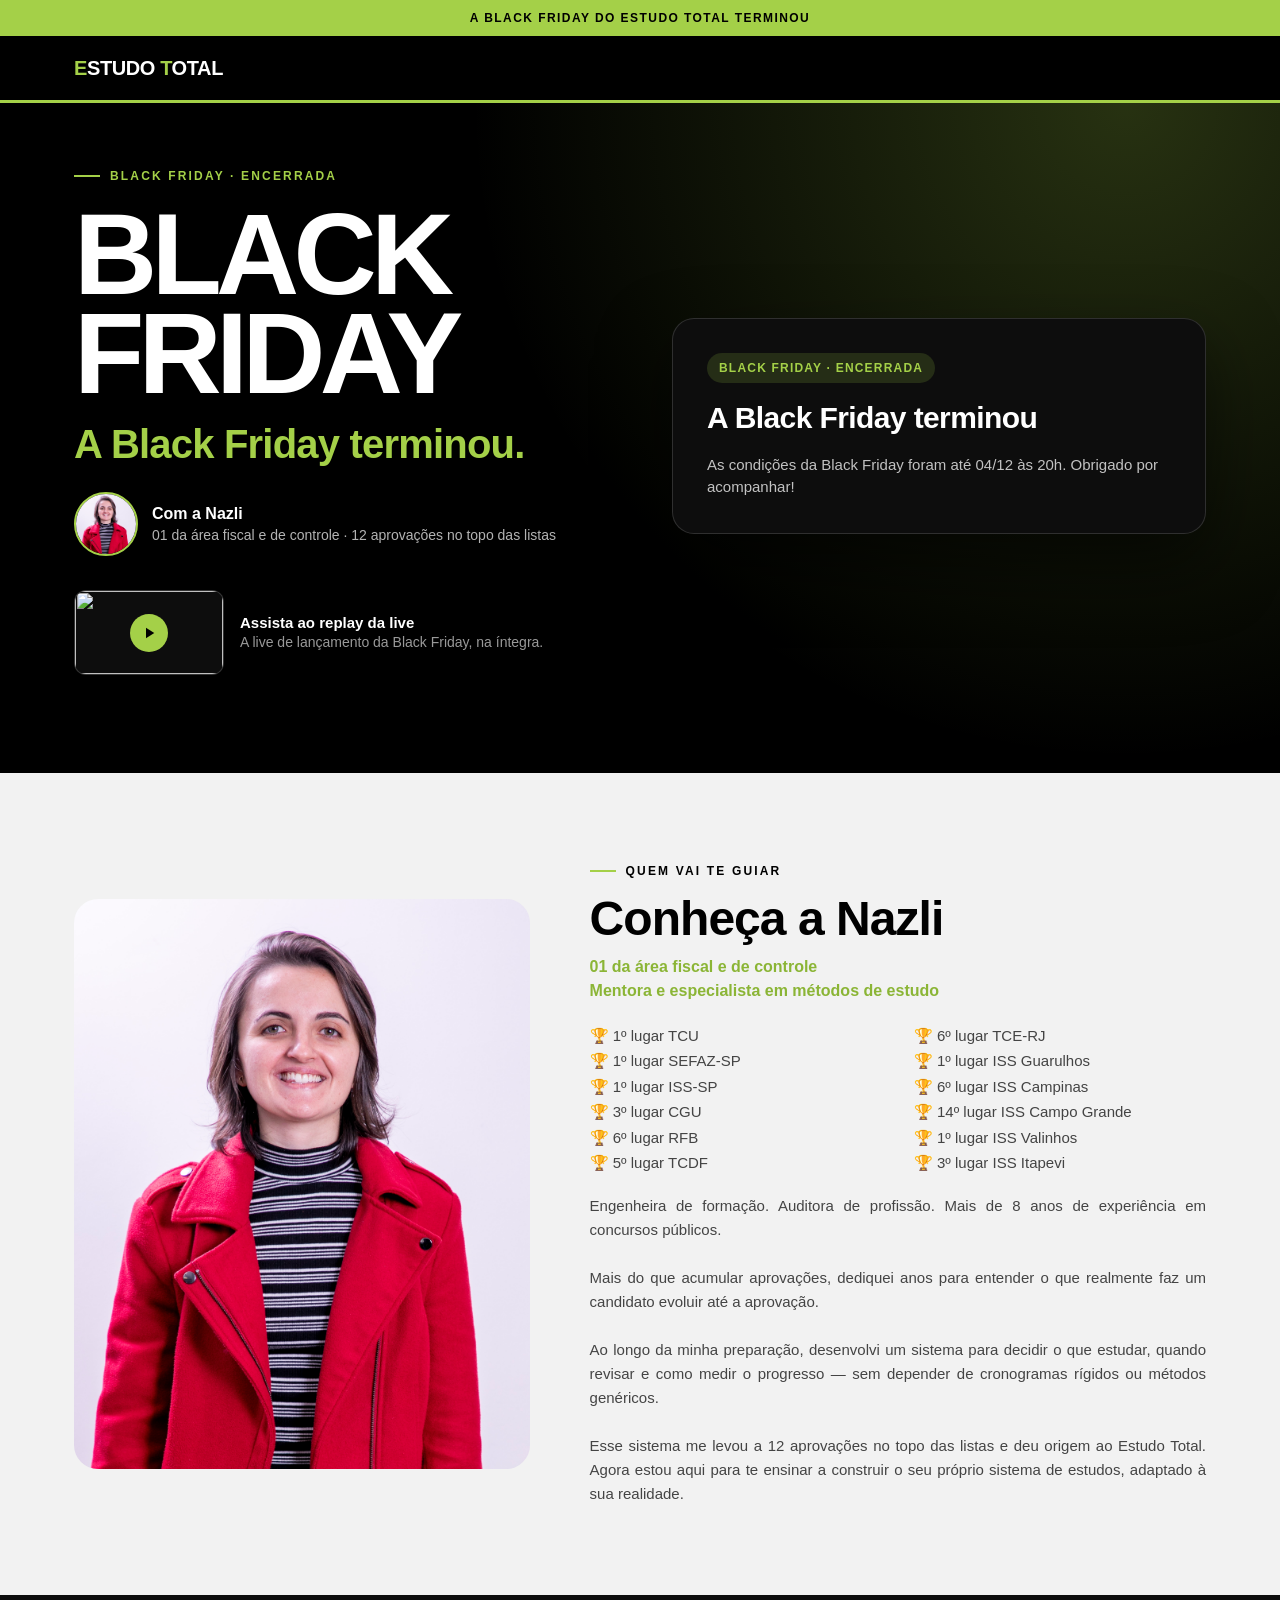
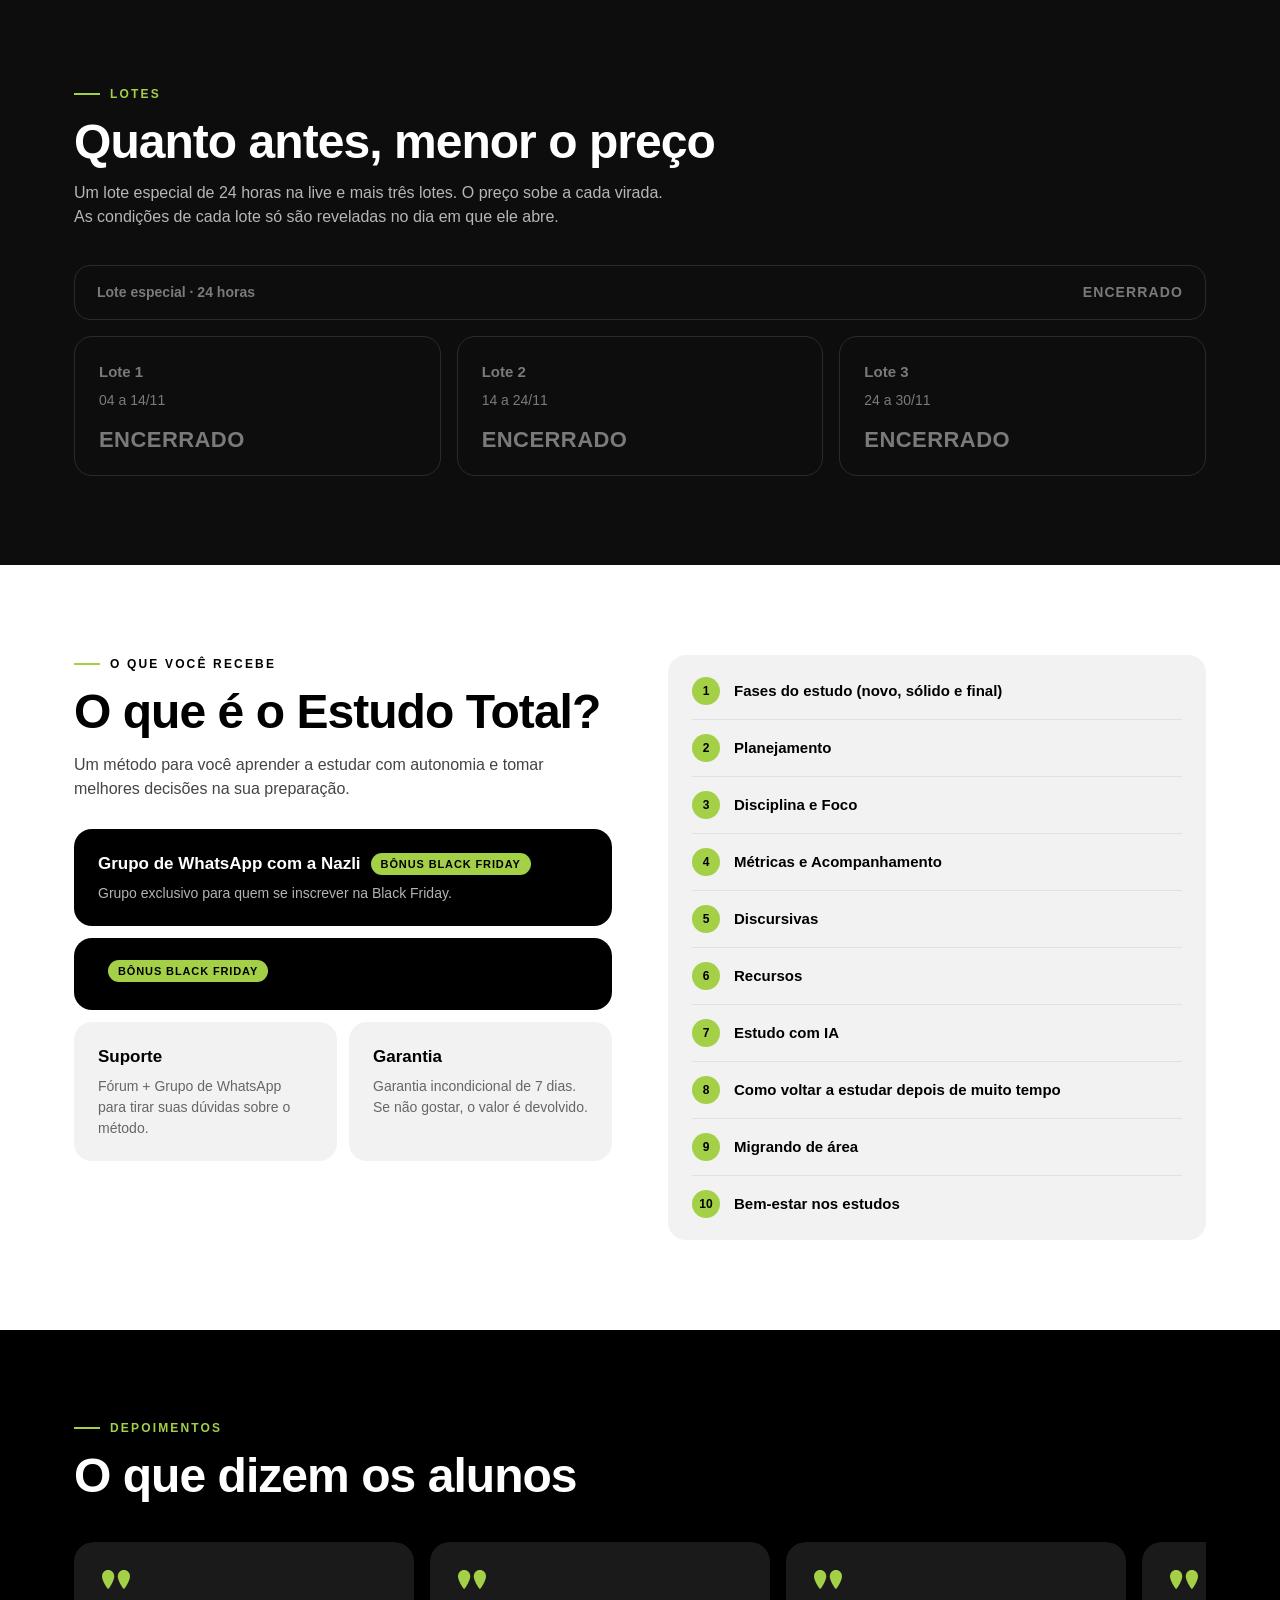
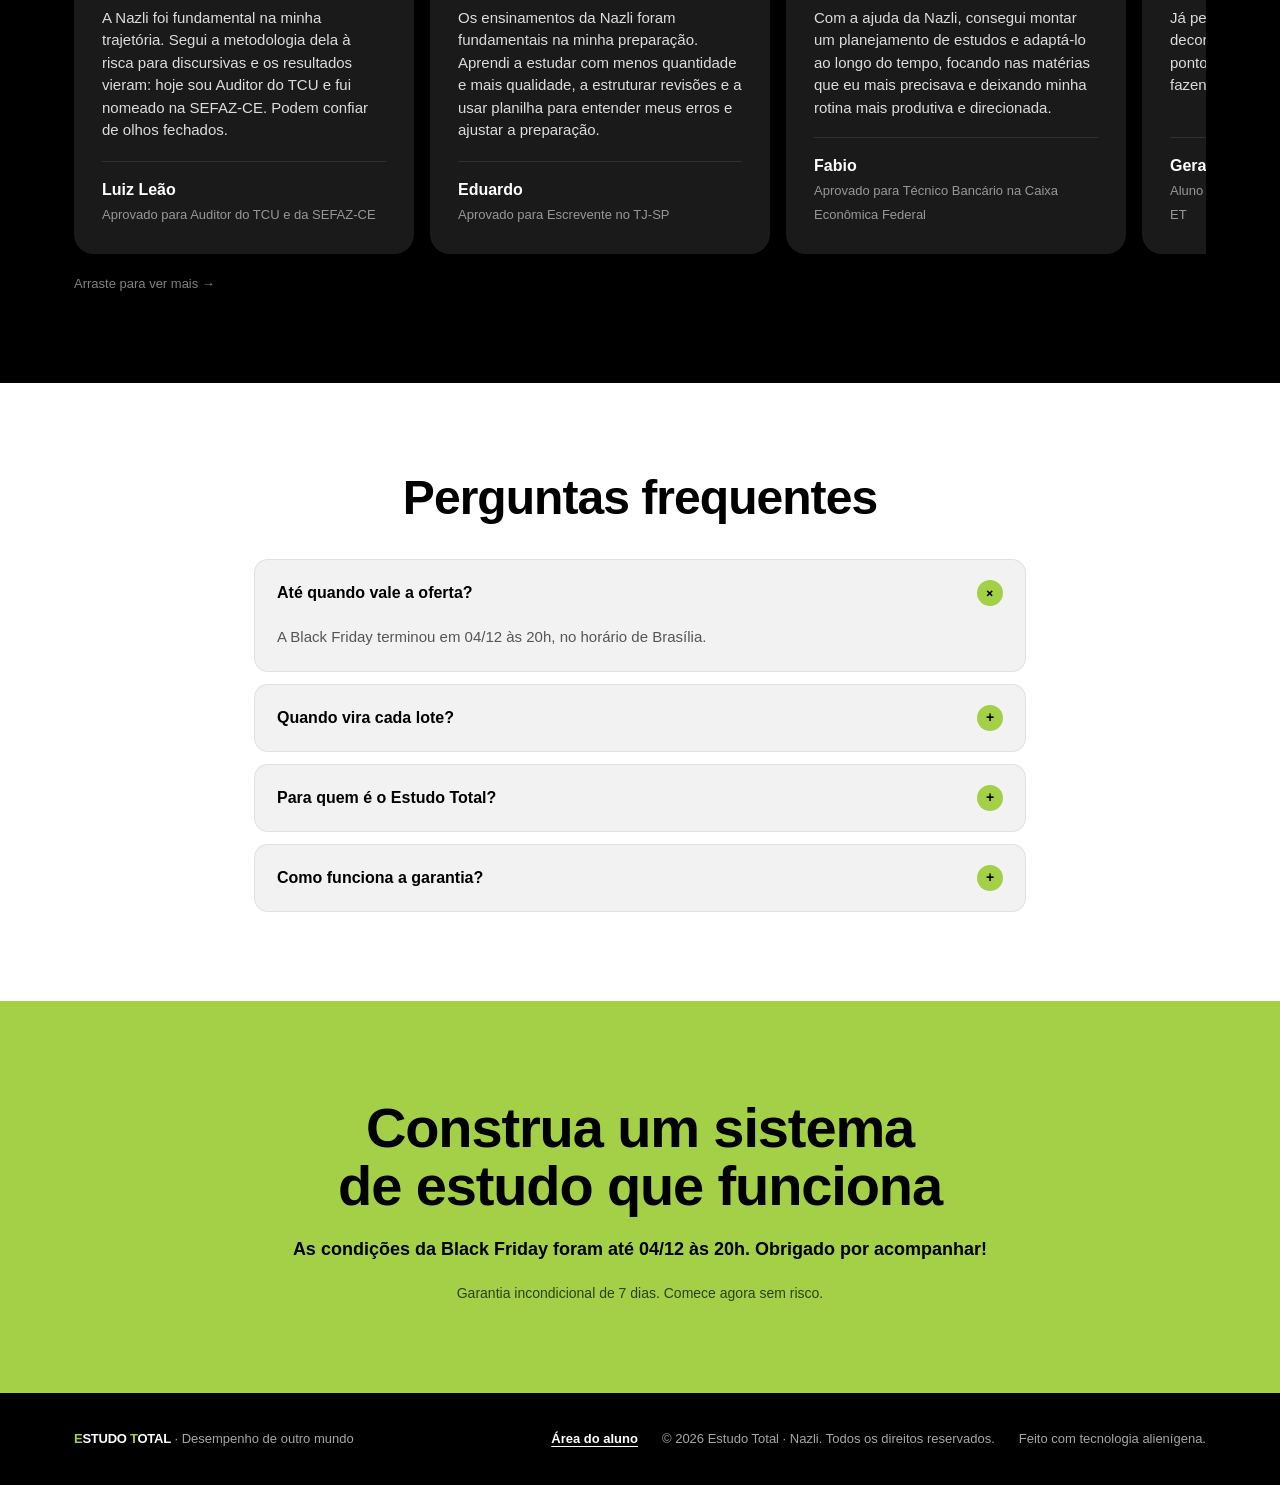
==== commit 7ecf9703: "Black Friday: linha verde abaixo do header, como no site principal Co-Authored-By: Claude Opus 5.5 <" ====
--- a/index.html
+++ b/index.html
@@ -29,7 +29,7 @@
 <link rel="preconnect" href="https://fonts.gstatic.com" crossorigin>
 <link href="https://fonts.googleapis.com/css2?family=Montserrat:wght@400;500;600;700;800;900&display=swap" rel="stylesheet">
 
-<link rel="stylesheet" href="styles.css?v=bf26d">
+<link rel="stylesheet" href="styles.css?v=bf26f">
 </head>
 <body>
 
@@ -166,6 +166,7 @@
           <div class="esp-head"><b>Lote especial · 24 horas</b><span class="pill-black">Agora</span></div>
           <div class="esp-price-row"><span class="esp-price" data-bf="precoTxt"></span><span class="pill-black pill-lg" data-bf="pctTxt"></span></div>
           <div class="esp-parc"><span data-bf="parcTxt"></span> · <span data-bf="bonusCurto"></span> · menor valor da Black Friday</div>
+          <a class="btn-lote" data-cta data-bf="ctaOferta" target="_blank" rel="noopener"></a>
         </div>
         <div>
           <div class="esp-cd-label">Termina em</div>
@@ -344,7 +345,7 @@
   </div>
 </div>
 
-<script src="content.js?v=bf26d"></script>
-<script src="app.js?v=bf26d"></script>
+<script src="content.js?v=bf26f"></script>
+<script src="app.js?v=bf26f"></script>
 </body>
 </html>
--- a/styles.css
+++ b/styles.css
@@ -102,7 +102,7 @@
     font-variant-numeric:tabular-nums;letter-spacing:.04em;
     background:var(--black);color:var(--green);padding:3px 10px;border-radius:100px;white-space:nowrap;
   }
-  .hdr{background:rgba(0,0,0,.92);border-bottom:1px solid rgba(255,255,255,.1)}
+  .hdr{background:rgba(0,0,0,.92);border-bottom:3px solid var(--green)}
   .hdr-in{height:64px;display:flex;align-items:center;justify-content:space-between;gap:16px}
   .logo{font-weight:800;font-size:20px;letter-spacing:-.02em;text-transform:uppercase;white-space:nowrap}
   .logo-sm{font-size:inherit;color:var(--white)}
@@ -243,6 +243,14 @@
   .lote-now{background:var(--green);color:var(--black)}
   .lote-price{font-weight:900;font-size:40px;line-height:1;letter-spacing:-.03em;margin-top:10px;white-space:nowrap}
   .lote-parc{font-size:14px}
+  .btn-lote{
+    display:inline-flex;justify-content:center;align-self:stretch;
+    background:var(--black);color:var(--white);font-weight:800;font-size:15px;
+    padding:13px 20px;border-radius:100px;margin-top:auto;transition:color .18s ease;
+  }
+  .lote-now .btn-lote{margin-top:16px}
+  .esp-now .btn-lote{margin-top:18px;padding:14px 28px}
+  .btn-lote:hover{color:var(--green)}
   .lote-done{border:1px solid rgba(255,255,255,.12);color:rgba(255,255,255,.45)}
   .lote-closed{font-weight:800;font-size:22px;line-height:1;letter-spacing:.02em;margin-top:12px;text-transform:uppercase}
   .lote-soon{border:1.5px dashed rgba(255,255,255,.22)}
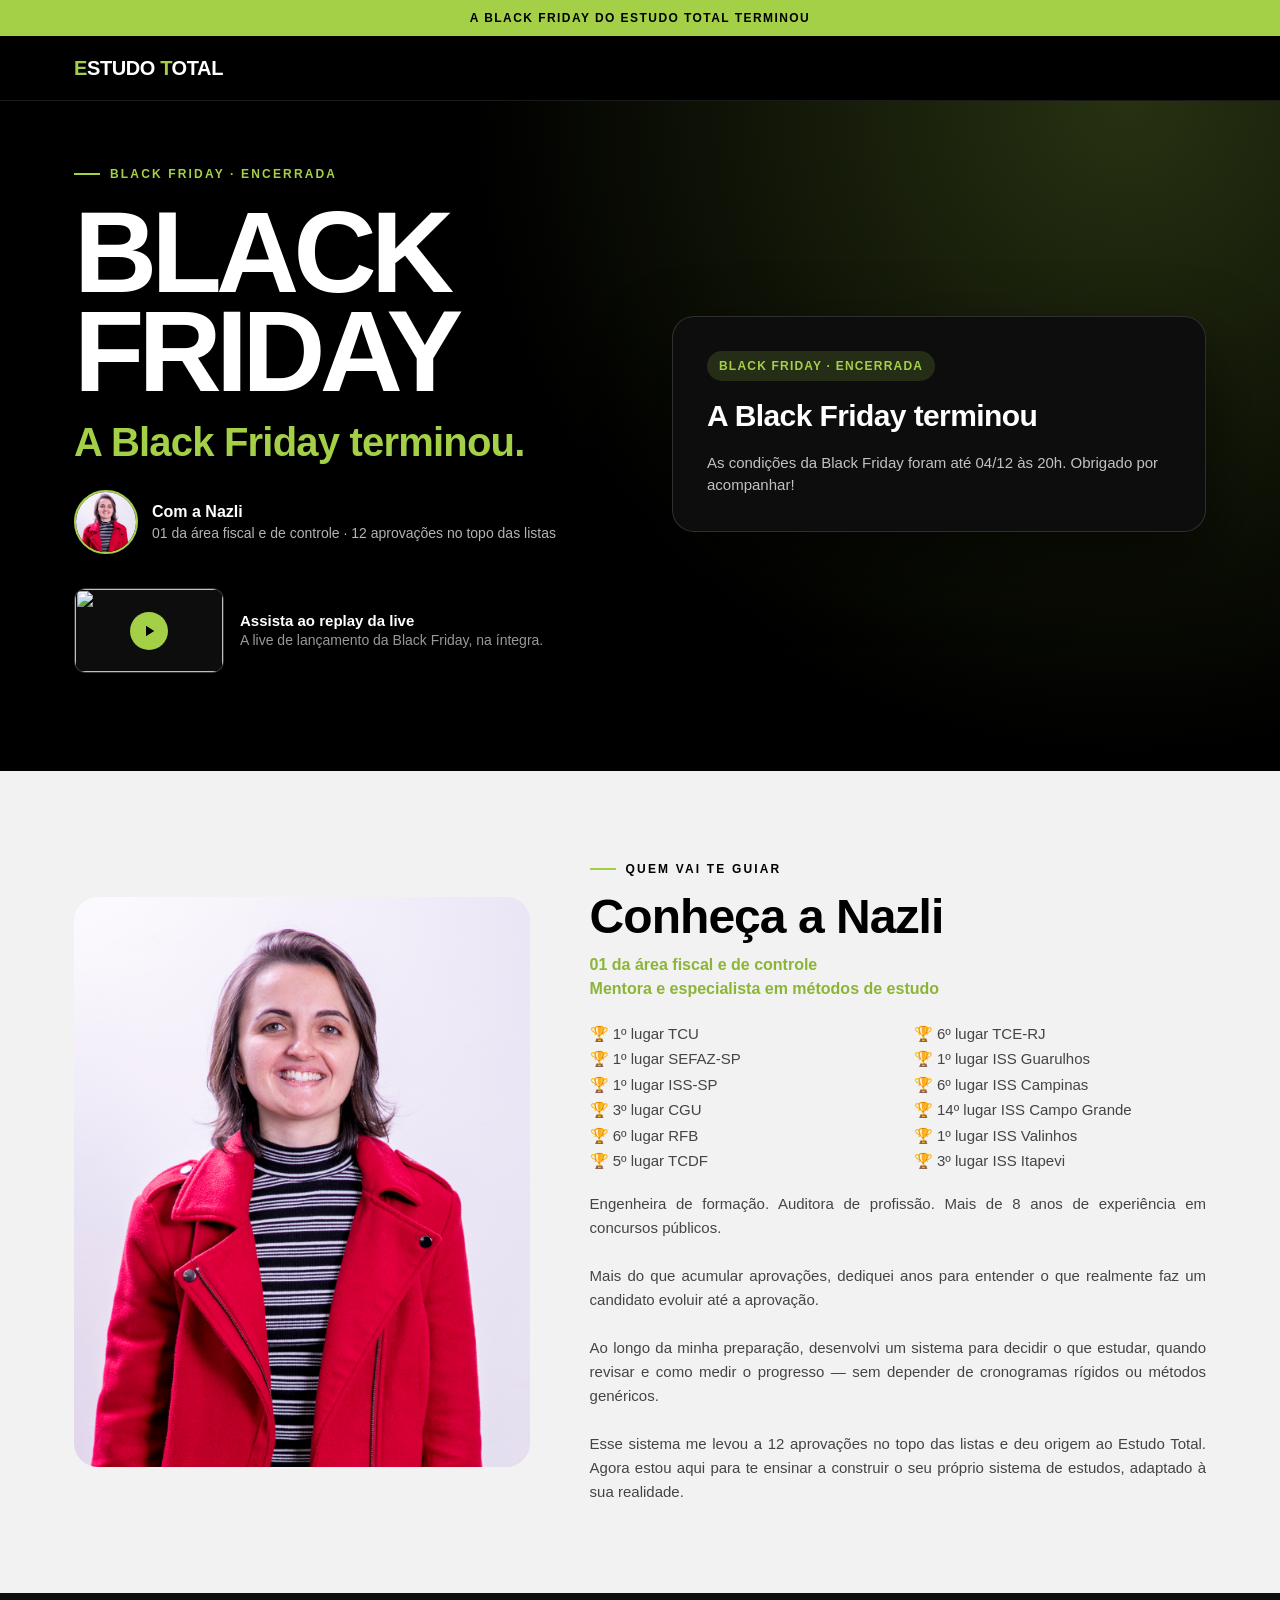
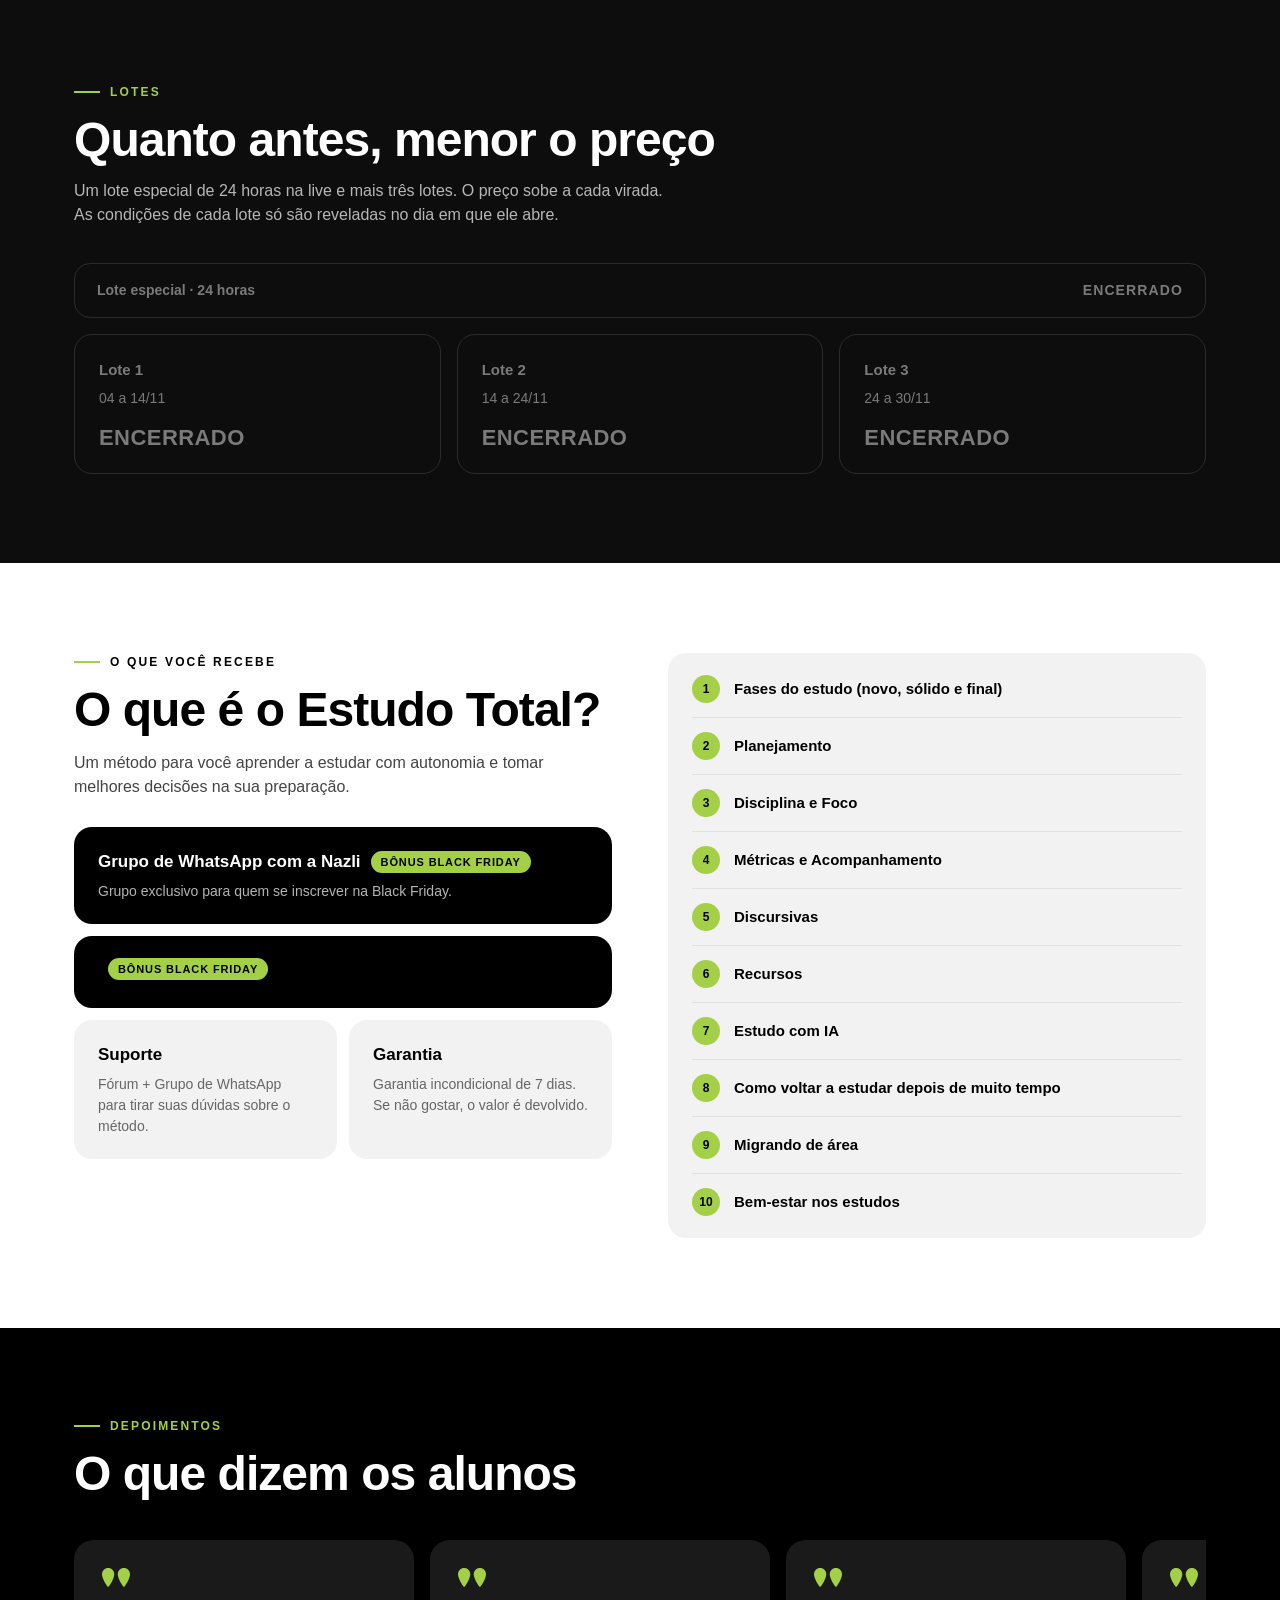
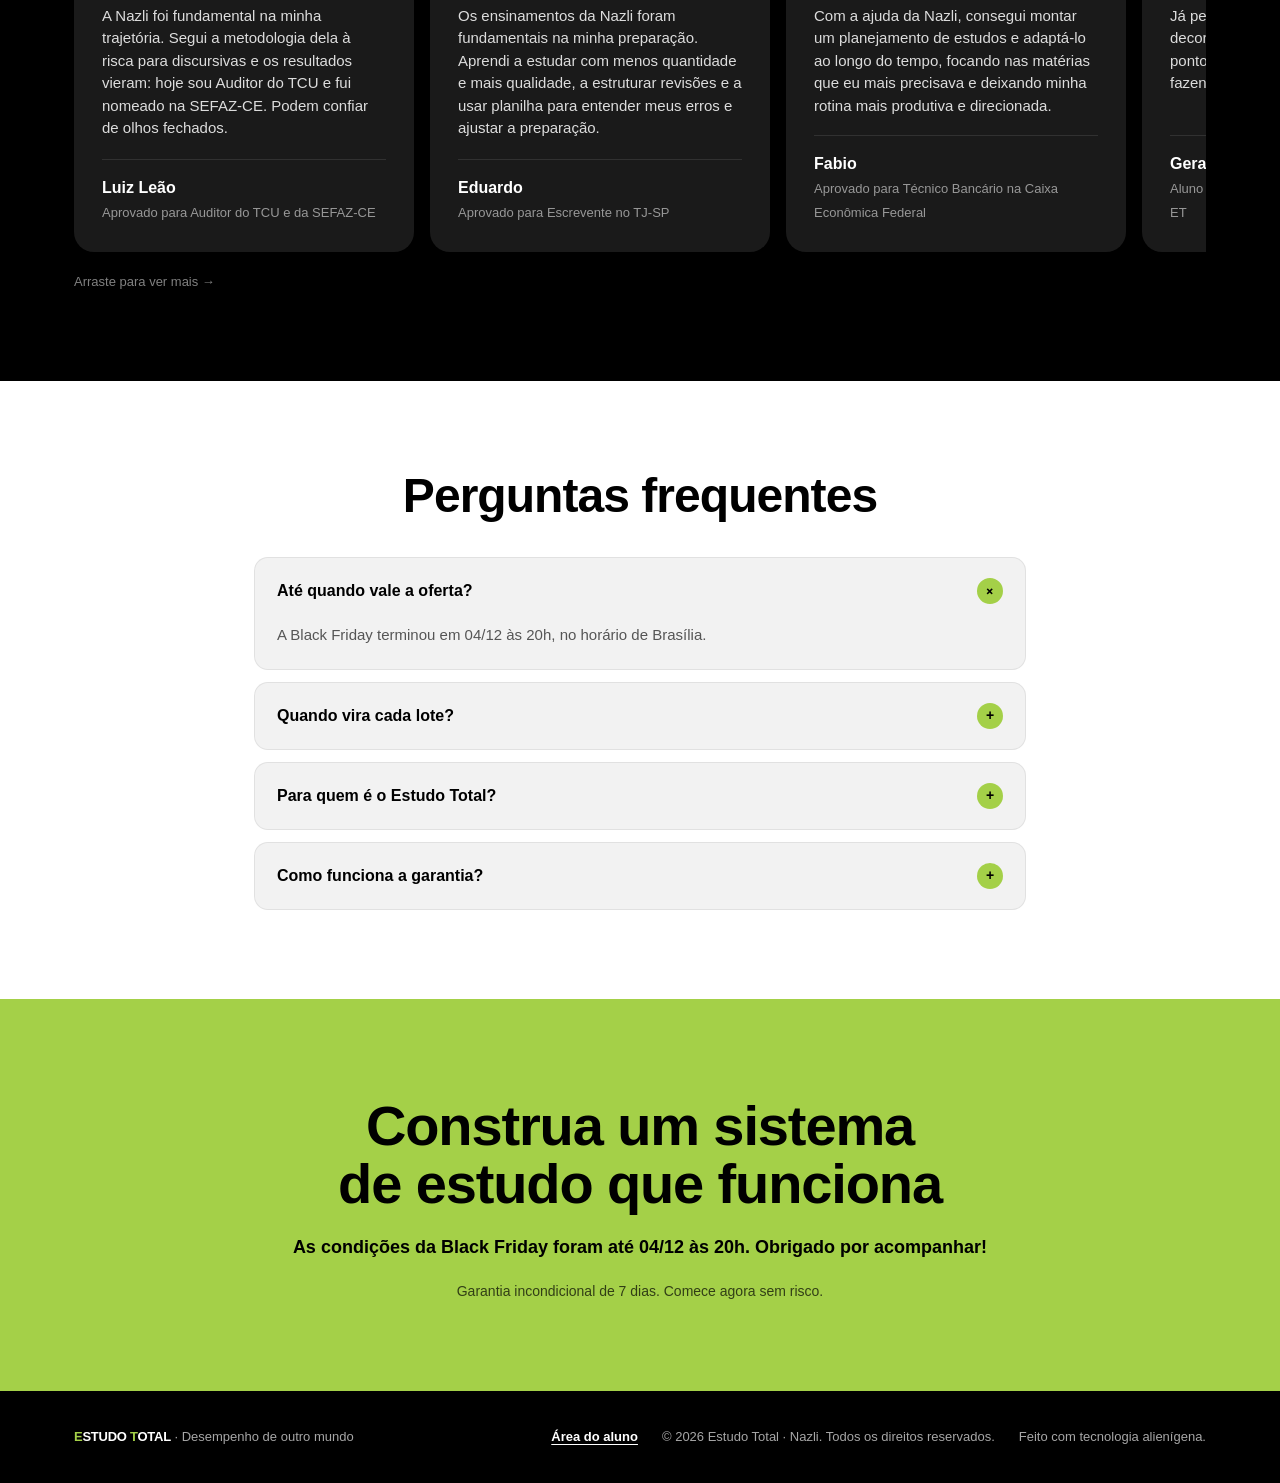
==== commit d54a7ff9: "Black Friday: remove a linha verde abaixo do header This reverts commit 7ecf970.  Co-Authored-By: Cl" ====
--- a/index.html
+++ b/index.html
@@ -29,7 +29,7 @@
 <link rel="preconnect" href="https://fonts.gstatic.com" crossorigin>
 <link href="https://fonts.googleapis.com/css2?family=Montserrat:wght@400;500;600;700;800;900&display=swap" rel="stylesheet">
 
-<link rel="stylesheet" href="styles.css?v=bf26f">
+<link rel="stylesheet" href="styles.css?v=bf26e">
 </head>
 <body>
 
@@ -345,7 +345,7 @@
   </div>
 </div>
 
-<script src="content.js?v=bf26f"></script>
-<script src="app.js?v=bf26f"></script>
+<script src="content.js?v=bf26e"></script>
+<script src="app.js?v=bf26e"></script>
 </body>
 </html>
--- a/styles.css
+++ b/styles.css
@@ -102,7 +102,7 @@
     font-variant-numeric:tabular-nums;letter-spacing:.04em;
     background:var(--black);color:var(--green);padding:3px 10px;border-radius:100px;white-space:nowrap;
   }
-  .hdr{background:rgba(0,0,0,.92);border-bottom:3px solid var(--green)}
+  .hdr{background:rgba(0,0,0,.92);border-bottom:1px solid rgba(255,255,255,.1)}
   .hdr-in{height:64px;display:flex;align-items:center;justify-content:space-between;gap:16px}
   .logo{font-weight:800;font-size:20px;letter-spacing:-.02em;text-transform:uppercase;white-space:nowrap}
   .logo-sm{font-size:inherit;color:var(--white)}
